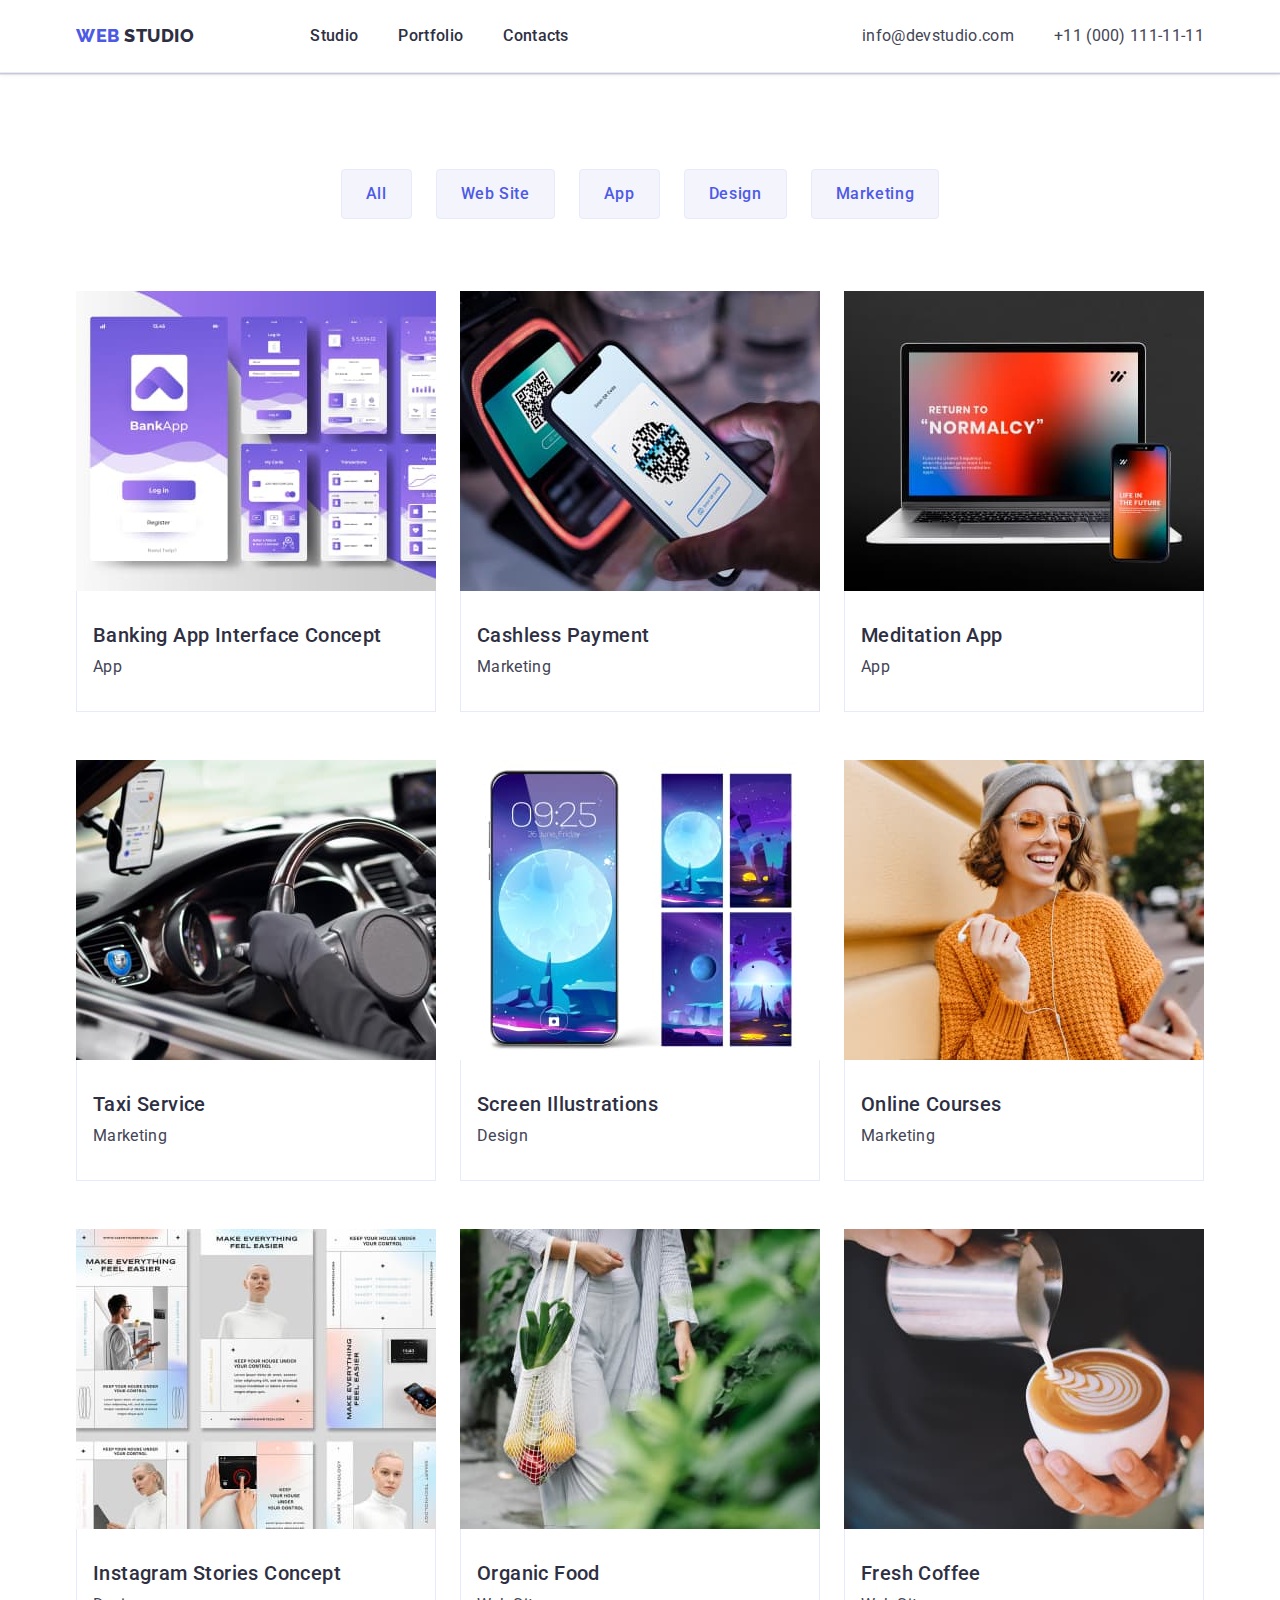
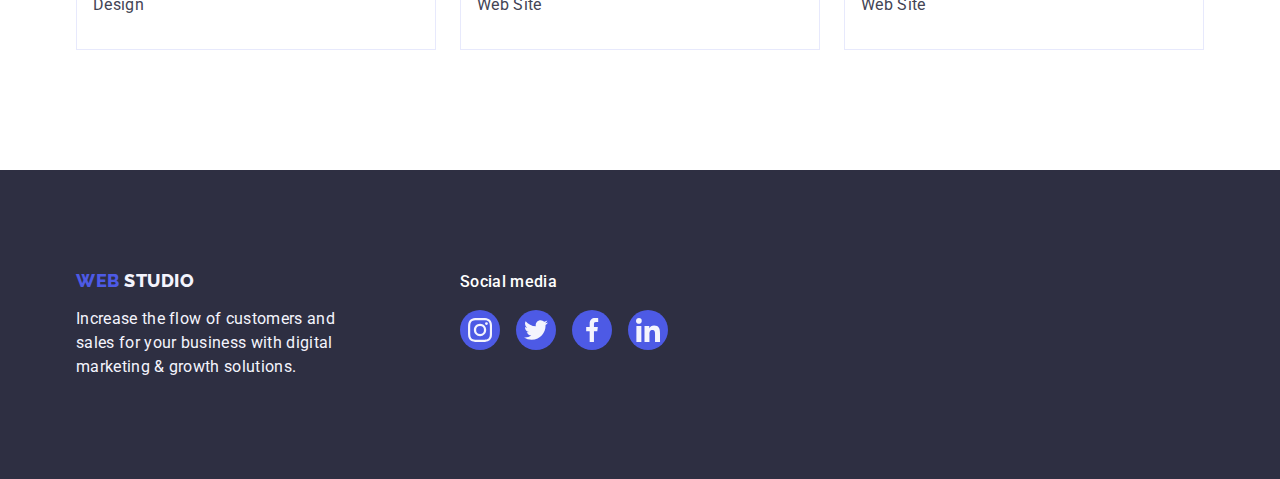
==== portfolio.html @ d9e1edd1 "Initial commit" ====
<!DOCTYPE html>
<html lang="en">
  <head>
    <meta charset="UTF-8" />
    <meta http-equiv="X-UA-Compatible" content="IE=edge" />
    <meta name="viewport" content="width=device-width, initial-scale=1.0" />
    <title>Document</title>

    <link
      rel="stylesheet"
      href="https://cdn.jsdelivr.net/npm/modern-normalize@1.1.0/modern-normalize.min.css"
    />

    <link rel="stylesheet" href="./css/styles.css" />
    <link rel="preconnect" href="https://fonts.googleapis.com" />
    <link rel="preconnect" href="https://fonts.gstatic.com" crossorigin />
    <link
      href="https://fonts.googleapis.com/css2?family=Raleway:wght@800&family=Roboto:wght@400;500;700&display=swap"
      rel="stylesheet"
    />
  </head>

  <body class="body">
    <header class="header-page">
      <div class="header-container container">
        <nav class="header-nav">
          <a class="logo link" href="./index.html"
            >Web <span class="logo-dark">Studio</span></a
          >
          <ul class="header-nav-list list">
            <li><a class="link header-link" href="./index.html">Studio</a></li>
            <li>
              <a class="link header-link" href="./portfolio.html">Portfolio</a>
            </li>
            <li><a class="link header-link" href="">Contacts</a></li>
          </ul>
        </nav>
        <address class="link">
          <ul class="header-nav list">
            <li>
              <a class="link header-contact" href="mailto:info@devstudio.com"
                >info@devstudio.com</a
              >
            </li>
            <li>
              <a class="link header-contact" href="tel:+110001111111"
                >+11 (000) 111-11-11</a
              >
            </li>
          </ul>
        </address>
      </div>
    </header>

    <main>
      <section class="portfolio-section">
        <div class="container container-item">
          <h1 class="visually-hidden" hidden>Portfolio</h1>

          <ul class="list btn-list">
            <li><button class="bth-portfolio" type="button">All</button></li>
            <li>
              <button class="bth-portfolio" type="button">Web Site</button>
            </li>
            <li><button class="bth-portfolio" type="button">App</button></li>
            <li>
              <button class="bth-portfolio" type="button">Design</button>
            </li>
            <li>
              <button class="bth-portfolio" type="button">Marketing</button>
            </li>
          </ul>

          <ul class="list card">
            <li class="card-item">
              <a class="link card-link" href="">
                <img
                  src="./images/hw-02/img-1.jpg"
                  width="360"
                  height="300"
                  alt="Banking App Interface Concept"
                />
                <div class="card-wrapper">
                  <h2 class="uppertitle">Banking App Interface Concept</h2>
                  <p class="text">App</p>
                </div>
              </a>
            </li>
            <li class="card-item">
              <a class="link card-link" href="">
                <img
                  src="./images/hw-02/img-2.jpg"
                  width="360"
                  height="300"
                  alt="Cashless Payment"
                />
                <div class="card-wrapper">
                  <h2 class="uppertitle">Cashless Payment</h2>
                  <p class="text">Marketing</p>
                </div>
              </a>
            </li>
            <li class="card-item">
              <a class="link card-link" href="">
                <img
                  src="./images/hw-02/img-3.jpg"
                  width="360"
                  height="300"
                  alt="Meditation App"
                />
                <div class="card-wrapper">
                  <h2 class="uppertitle">Meditation App</h2>
                  <p class="text">App</p>
                </div>
              </a>
            </li>
            <li class="card-item">
              <a class="link card-link" href="">
                <img
                  src="./images/hw-02/img-4.jpg"
                  width="360"
                  height="300"
                  alt="Taxi Service"
                />
                <div class="card-wrapper">
                  <h2 class="uppertitle">Taxi Service</h2>
                  <p class="text">Marketing</p>
                </div>
              </a>
            </li>
            <li class="card-item">
              <a class="link card-link" href="">
                <img
                  src="./images/hw-02/img-5.jpg"
                  width="360"
                  height="300"
                  alt="Screen Illustrations"
                />
                <div class="card-wrapper">
                  <h2 class="uppertitle">Screen Illustrations</h2>
                  <p class="text">Design</p>
                </div>
              </a>
            </li>
            <li class="card-item">
              <a class="link card-link" href="">
                <img
                  src="./images/hw-02/img-6.jpg"
                  width="360"
                  height="300"
                  alt="Online Courses"
                />
                <div class="card-wrapper">
                  <h2 class="uppertitle">Online Courses</h2>
                  <p class="text">Marketing</p>
                </div>
              </a>
            </li>
            <li class="card-item">
              <a class="link card-link" href="">
                <img
                  src="./images/hw-02/img-7.jpg"
                  width="360"
                  height="300"
                  alt="Instagram Stories Concept"
                />
                <div class="card-wrapper">
                  <h2 class="uppertitle">Instagram Stories Concept</h2>
                  <p class="text">Design</p>
                </div>
              </a>
            </li>
            <li class="card-item">
              <a class="link card-link" href="">
                <img
                  src="./images/hw-02/img-8.jpg"
                  width="360"
                  height="300"
                  alt="Organic Food"
                />
                <div class="card-wrapper">
                  <h2 class="uppertitle">Organic Food</h2>
                  <p class="text">Web Site</p>
                </div>
              </a>
            </li>
            <li class="card-item">
              <a class="link card-link" href="">
                <img
                  src="./images/hw-02/img-9.jpg"
                  width="360"
                  height="300"
                  alt="Fresh Coffee"
                />
                <div class="card-wrapper">
                  <h2 class="uppertitle">Fresh Coffee</h2>
                  <p class="text">Web Site</p>
                </div>
              </a>
            </li>
          </ul>
        </div>
      </section>
    </main>
    <footer class="dark-bg logo-footer">
      <div class="footer-link container">
        <div class="container-logo">
          <a class="logo link logo-text" href="./portfolio.html"
            >Web <span class="logo-light">Studio</span></a
          >
          <p class="footer-text">
            Increase the flow of customers and sales for your business with
            digital marketing & growth solutions.
          </p>
        </div>
        <div class="container-icon">
          <p class="social-media">Social media</p>
          <ul class="list social-footer">
            <li class="social-item">
              <a
                class="social-link link"
                href="https://instagram.com"
                target="_blank"
                rel="noopener noreferrer"
              >
                <svg class="social-icon" width="24" height="24">
                  <use href="./images/icons.svg#icon-instagram"></use>
                </svg>
              </a>
            </li>

            <li class="social-item">
              <a
                class="social-link link"
                href="https://twitter.com"
                target="_blank"
                rel="noopener noreferrer"
              >
                <svg class="social-icon" width="24" height="24">
                  <use href="./images/icons.svg#icon-twitter"></use>
                </svg>
              </a>
            </li>
            <li class="social-item">
              <a
                class="social-link link"
                href="https://facebook.com"
                target="_blank"
                rel="noopener noreferrer"
              >
                <svg class="social-icon" width="24" height="24">
                  <use href="./images/icons.svg#icon-facebook"></use>
                </svg>
              </a>
            </li>
            <li class="social-item">
              <a
                class="social-link link"
                href="https://linkedin.com"
                target="_blank"
                rel="noopener noreferrer"
              >
                <svg class="social-icon" width="24" height="24">
                  <use href="./images/icons.svg#icon-linkedin"></use>
                </svg>
              </a>
            </li>
          </ul>
        </div>
      </div>
    </footer>
  </body>
</html>
---- css/styles.css ----
:root {
  --primary-font: Roboto, sans-serif;
  --secondary-font: Raleway, sans-serif;
  --main-txt-cl: #434455;
  --light-txt-cl: #ffffff;
  --accent-txt-cl: #4d5ae5;
  --okean-active-btn: #404bbf;
  --logo-dark-txt-container: #2e2f42;
  --logo-btn-txt: #f4f4fd;
  --light-bg-container: #f4f4fd;
  --icon: #8e8f99;
}

.body {
  font-family: var(--primary-font);
  font-size: 16px;
  line-height: 1.5;
  letter-spacing: 0.02em;
  color: var(--main-txt-cl);
  background-color: var(--light-txt-cl);
}



h1,
h2,
h3,
h4,
h5,
h6,
p {
  margin: 0;
}

ul,
ol {
  margin: 0;
}
img {
  display: block;
  max-width: 100%;
  height: auto;
}
.container {
  width: 1158px;
  margin-left: auto;
  margin-right: auto;
  padding-left: 15px;
  padding-right: 15px;
}
.container-item {
  border-top: none;
}

.list {
  border-top: none;
  list-style: none;
  font-style: normal;
  padding: 0;
  margin: 0;
}
.link {
  display: inline-block;
  text-decoration: none;
  font-style: normal;
}
button {
  font-style: inherit;
  color: currentColor;
  cursor: pointer;
}
.btn {
  display: block;
  margin-left: auto;
  margin-right: auto;
  margin-top: 48px;
  min-width: 169px;
  font-family: var(--primary-font);
  font-weight: 500;
  font-size: 16px;
  line-height: 1.5;
  display: block;
  align-items: center;
  letter-spacing: 0.04em;
  color: var(--light-txt-cl);
  background-color: var(--accent-txt-cl);
  box-shadow: 0px 4px 4px rgba(0, 0, 0, 0.15);
  cursor: pointer;
  height: 56px;
  border: none;
  border-radius: 4px;
}
.btn:hover,
.btn:focus {
  background-color: var(--okean-active-btn);
}
.bth-portfolio {
  padding: 12px 24px;

  font-family: var(--primary-font);
  font-weight: 500;
  font-size: 16px;
  line-height: 1.5;
  letter-spacing: 0.04em;
  color: var(--accent-txt-cl);
  background-color: var(--logo-btn-txt);
  cursor: pointer;
  border: 1px solid #e7e9fc;
  border-radius: 4px;
}
.bth-portfolio:focus,
.bth-portfolio:hover {
  background-color: #404bbf;
  color: #ffffff;
  border: 1px solid transparent;
  box-shadow: 0px 3px 1px rgba(0, 0, 0, 0.1), 0px 2px 1px rgba(0, 0, 0, 0.08),
    0px 2px 2px rgba(0, 0, 0, 0.12);
  border-radius: 4px;
}

.bth-portfolio:hover,
.btn-portfolio:focus {
  background-color: #404bbf;
  color: #ffffff;
  border: 1px solid transparent;
}

.title {
  margin-bottom: 48px;
  margin-left: auto;
  margin-right: auto;
  max-width: 496px;
  display: block;
  font-family: var(--primary-font);
  font-weight: 700;
  font-size: 56px;
  line-height: 1.07;
  text-align: center;
  letter-spacing: 0.02em;
  color: var(--light-txt-cl);
}

.dark-bg {
  background: var(--logo-dark-txt-container);
}
.hero-images {
  max-width: 1440px;
  margin-left: auto;
  margin-right: auto;
  background: var(--logo-dark-txt-container);
  background-image: linear-gradient(
      rgba(46, 47, 66, 0.7),
      rgba(46, 47, 66, 0.7)
    ),
    url(../images/hero-images/people-office.jpg);
  background-repeat: no-repeat;
  background-position: center;
  background-size: cover;
}

.footer-text {
  width: 264px;
  font-family: var(--primary-font);
  font-weight: 400;
  font-size: 16px;
  line-height: 1.5;
  letter-spacing: 0.02em;
  color: var(--logo-btn-txt);
}
.social-media {
  font-family: "Roboto";
  font-style: normal;
  font-weight: 500;
  font-size: 16px;
  line-height: 1.5;
  letter-spacing: 0.02em;
  color: var(--light-txt-cl);
}
.social-footer {
  display: flex;
  gap: 16px;
}
.social-media {
  margin-bottom: 16px;
}
.social-item {
  width: 40px;
  height: 40px;
}

.footer-link {
  display: flex;
  gap: 120px;
  align-items: baseline;
}
.container-logo {
  width: 264px;
}
.container-icon {
  width: 208px;
}
.logo {
  margin-right: 76px;
  font-family: var(--secondary-font);
  font-weight: 800;
  font-size: 18px;
  line-height: 1.17;
  letter-spacing: 0.03em;
  text-transform: uppercase;
  color: var(--accent-txt-cl);
  text-decoration: none;
}
.logo-dark {
  color: var(--logo-dark-txt-container);
}
.logo-light {
  color: var(--logo-btn-txt);
}
.logo-text {
  margin-bottom: 16px;
}
.logo-footer {
  padding-top: 100px;
  padding-bottom: 100px;
}
.header-link {
  padding-top: 24px;
  padding-bottom: 24px;
  font-family: var(--primary-font);
  font-weight: 500;
  font-size: 16px;
  line-height: 1.5;
  letter-spacing: 0.02em;
  color: var(--logo-dark-txt-container);
}
.header-contact {
  font-family: var(--primary-font);
  font-weight: 400;
  font-size: 16px;
  line-height: 1.5;
  letter-spacing: 0.02em;
  color: var(--main-txt-cl);
  font-style: normal;
}

.header-link:hover,
.header-link:focus,
.header-contact:hover,
.header-contact:focus {
  color: var(--okean-active-btn);
}

.header-container {
  display: flex;
  align-items: center;
  border-top: none;
}
.header-page {
  border-bottom: 1px solid #e7e9fc;
  box-shadow: 0px 2px 1px rgba(46, 47, 66, 0.08),
    0px 1px 1px rgba(46, 47, 66, 0.16), 0px 1px 6px rgba(46, 47, 66, 0.08);
}
.header-nav-list {
  display: flex;
  align-items: center;
  gap: 40px;
}
.header-nav {
  align-items: center;
  margin-right: auto;
  display: flex;
  gap: 40px;
}

.section-studio {
  padding-top: 120px;
  padding-bottom: 120px;
}
.section-pic {
  padding-bottom: 120px;
}

.title-container {
  padding-top: 188px;
  padding-bottom: 188px;
}
.section-icon {
  background: #f4f4fd;
  border-radius: 4px;
  width: 264px;
  height: 112px;
}
.about-icon {
  display: flex;
  justify-content: center;
  align-items: center;
  margin-bottom: 8px;
}

.uppertitle {
  margin-bottom: 8px;
  font-family: var(--primary-font);
  font-weight: 500;
  font-size: 20px;
  line-height: 1.2;
  letter-spacing: 0.02em;
  color: var(--logo-dark-txt-container);
}
.caption {
  margin-bottom: 72px;
  font-family: var(--primary-font);
  font-weight: 700;
  font-size: 36px;
  line-height: 1.1;
  text-align: center;
  letter-spacing: 0.02em;
  text-transform: capitalize;
  color: var(--logo-dark-txt-container);
}
.visually-hidden {
  position: absolute;
  width: 1px;
  height: 1px;
  margin: -1px;
  border: 0;
  padding: 0;
  white-space: nowrap;
  clip-path: inset(100%);
  clip: rect(0 0 0 0);
  overflow: hidden;
}
.light-bg {
  background: var(--light-bg-container);
}
.text {
  font-family: var(--primary-font);
  font-style: normal;
  font-weight: 400;
  font-size: 16px;
  line-height: 1.5;
  letter-spacing: 0.02em;
  color: var(--main-txt-cl);
}
.picture {
  background-color: var(--light-txt-cl);
  box-shadow: 0px 1px 6px rgba(46, 47, 66, 0.08),
    0px 1px 1px rgba(46, 47, 66, 0.16), 0px 2px 1px rgba(46, 47, 66, 0.08);
}

.container-list {
  display: flex;
  flex-wrap: wrap;
  gap: 24px;
}
.subtitle {
  width: 264px;
}
.images-list {
  display: flex;
  flex-wrap: wrap;
  gap: 24px;
}
.pic {
  width: 360px;
}
.team-list {
  display: flex;
  flex-wrap: wrap;
  gap: 24px;
}
.team-item {
  width: calc((100% - (24px * 3)) / 4);
}
.team-wrapper {
  padding: 32px 0;
}
.team-card {
  border-top-left-radius: 0px;
  border-top-right-radius: 0px;
  border-bottom-right-radius: 4px;
  border-bottom-left-radius: 4px;
}
.team-uppertitle {
  text-align: center;
}
.team-text {
  text-align: center;
  margin-bottom: 8px;
}
.social {
  display: flex;
  flex-wrap: wrap;
  justify-content: center;
  gap: 24px;
}
.social-link {
  display: flex;
  justify-content: center;
  align-items: center;
  width: 40px;
  height: 40px;
  border-radius: 50%;
  background-color: #4d5ae5;
}
.social-link:hover,
.social-link:focus {
  background-color: var(--okean-active-btn);
}
.social-link-footer {
  display: flex;
  justify-content: center;
  align-items: center;
  width: 40px;
  height: 40px;
  border-radius: 50%;
  background-color: #4d5ae5;
}
.social-link-footer:hover,
.social-link-footer:focus {
  background-color: #31d0aa;
}

.social-icon {
  fill: #f4f4fd;
}

.btn-list {
  margin-bottom: 72px;
  display: flex;
  flex-wrap: wrap;
  justify-content: center;
  gap: 24px;
  border-top: none;
}
.portfolio-section {
  padding-top: 96px;
  padding-bottom: 120px;
}

.card {
  display: flex;
  flex-wrap: wrap;
  gap: 24px;
  row-gap: 48px;
}
.card-wrapper {
  padding: 32px 16px;
  border: 1px solid #e7e9fc;
  border-top: none;
}
.card-link {
  display: block;
}

.card-link:hover,
.card-link:focus {
  box-shadow: 0px 1px 6px rgba(46, 47, 66, 0.08),
    0px 1px 1px rgba(46, 47, 66, 0.16), 0px 2px 1px rgba(46, 47, 66, 0.08);
}

.socials-icon {
  background: #f4f4fd;
}

.customers {
  display: flex;
  justify-content: center;
  gap: 24px;
}
.customers-icon {
  fill: currentColor;
}
.icon-list {
  width: calc((100% - (24px * 5)) / 6);
}
.icon-item {
  fill: currentColor;
  display: flex;
  justify-content: center;
  align-items: center;
  border: 1px solid var(--icon);
  border-radius: 4px;
  color: var(--icon);
  width: 168px;
  height: 88px;
}
.icon-item:hover,
.icon-item:focus {
  border-color: #404bbf;
  fill: #404bbf;
}
.customers-container {
  padding-top: 120px;
  padding-bottom: 120px;
}
.customers-icon:hover,
.customers-icon:focus {
  fill: #404bbf;
  color: var(--icon);
}
.icon-item:hover,
.icon-item:focus {
  border-color: #404bbf;
  color: #404bbf;
}
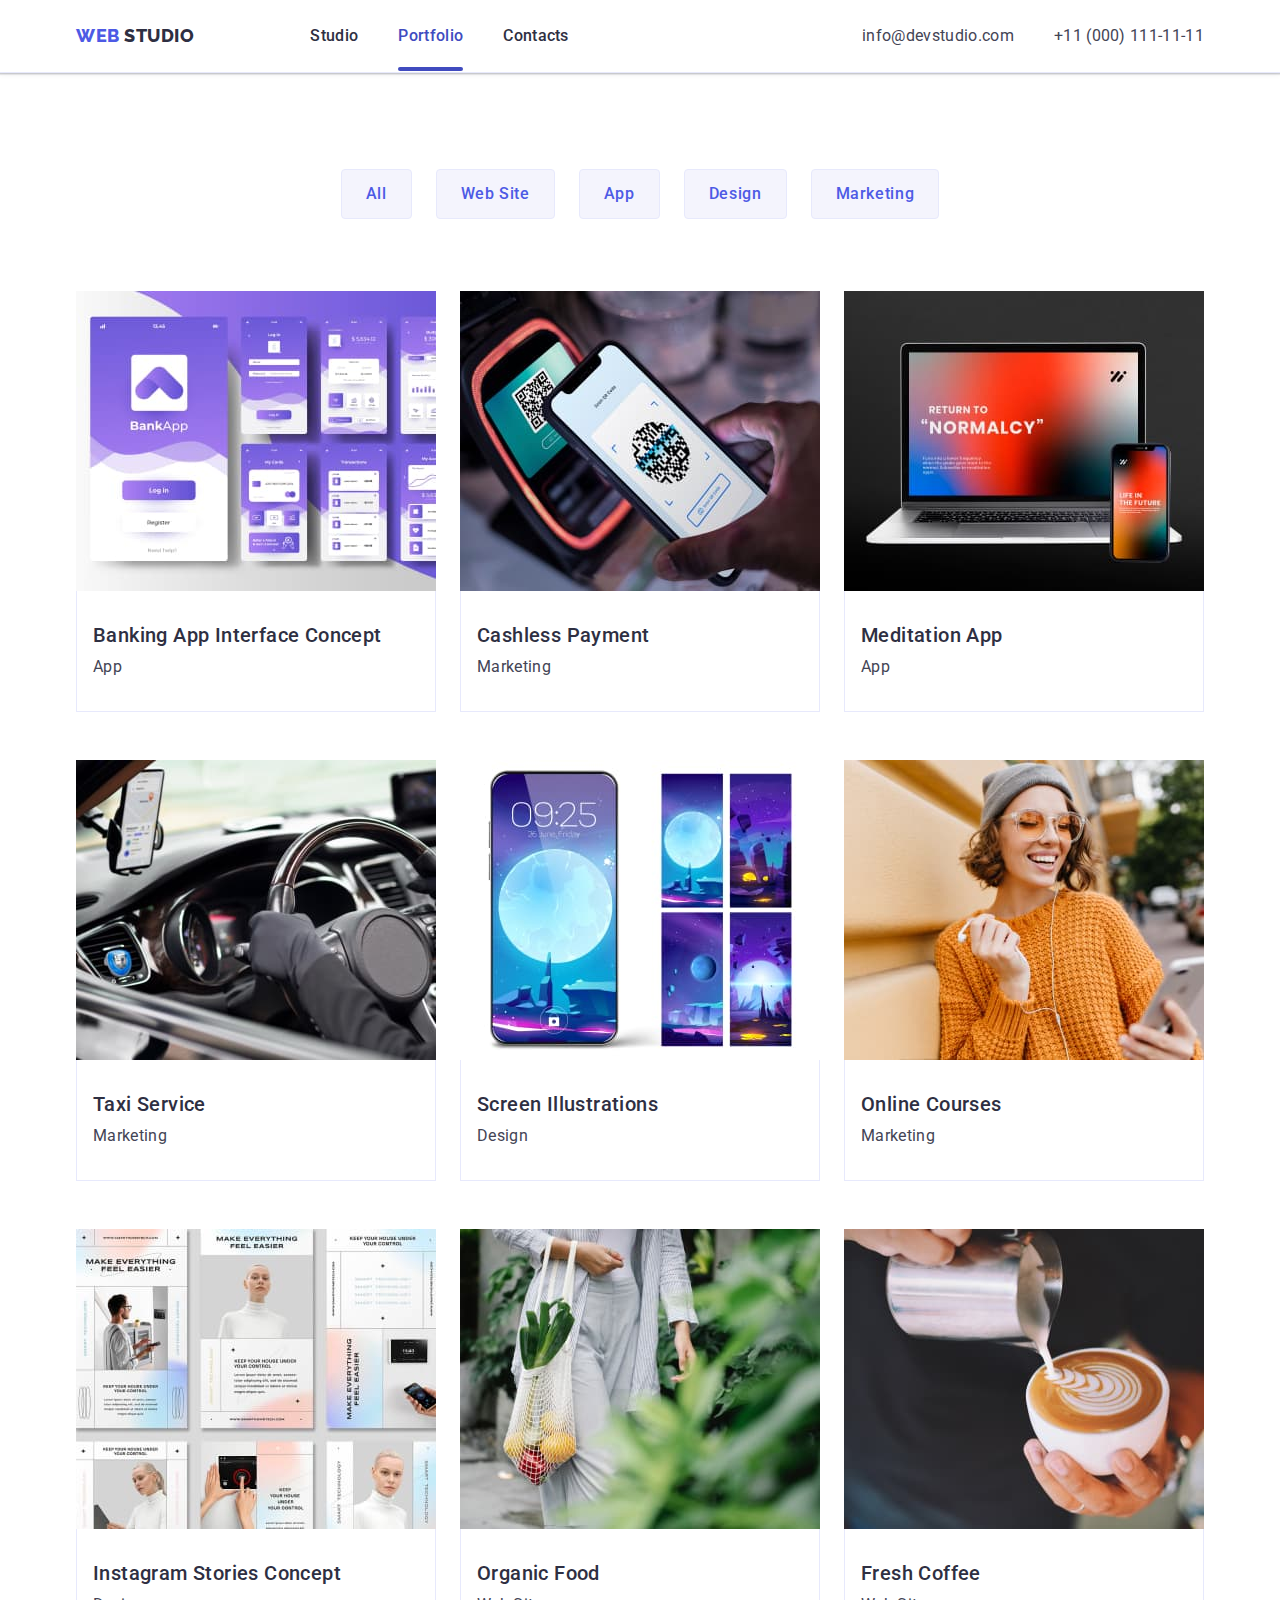
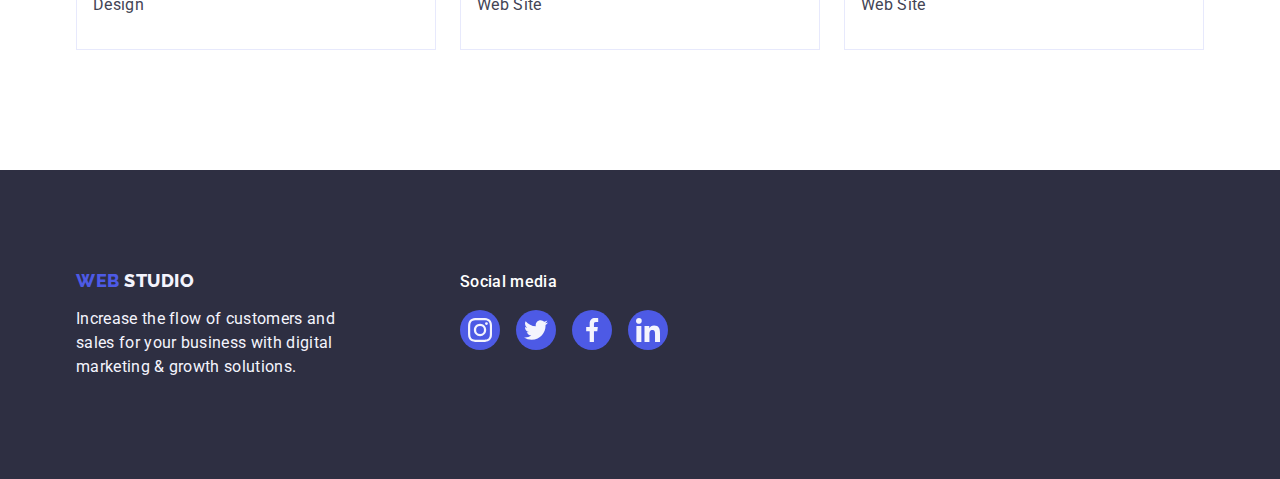
==== commit 19c7b210: "change" ====
--- a/portfolio.html
+++ b/portfolio.html
@@ -30,7 +30,7 @@
           <ul class="header-nav-list list">
             <li><a class="link header-link" href="./index.html">Studio</a></li>
             <li>
-              <a class="link header-link" href="./portfolio.html">Portfolio</a>
+              <a class="link header-link header-nav-link current" href="./portfolio.html">Portfolio</a>
             </li>
             <li><a class="link header-link" href="">Contacts</a></li>
           </ul>
--- a/css/styles.css
+++ b/css/styles.css
@@ -233,6 +233,29 @@
   letter-spacing: 0.02em;
   color: var(--logo-dark-txt-container);
 }
+.header-nav-link.current {
+  position: relative;
+}
+.header-nav-link::after {
+  content: '';
+  
+  position: absolute;
+  bottom: 1px;
+  left:0;
+
+  display: block;
+  width: 100%;
+  height: 4px;
+  border-radius: 4px;
+}
+.header-nav-link.current {
+  color: var(--okean-active-btn);
+}
+
+.header-nav-link.current::after {
+  background-color: var(--okean-active-btn);
+}
+
 .header-contact {
   font-family: var(--primary-font);
   font-weight: 400;
@@ -503,3 +526,57 @@
   border-color: #404bbf;
   color: #404bbf;
 }
+.backdrop {
+  position: fixed;
+  top: 0;
+  left: 0;
+ 
+
+  width: 100%;
+  height: 100%;
+
+  background-color:  rgba(46, 47, 66, 0.4);
+  
+}
+.is-hidden {
+  opacity: 0;
+  visibility: hidden;
+  pointer-events: none;
+
+}
+.modal {
+  position: absolute;
+  top: 50%;
+  left: 50%;
+
+  transform: translate(-50%, -50%);
+  opacity: 1;
+
+  width: 408px;
+  height: 576px;
+  padding: 24px;
+
+  background: #FCFCFC;
+  box-shadow: 0px 1px 1px rgba(0, 0, 0, 0.14), 0px 1px 3px rgba(0, 0, 0, 0.12), 0px 2px 1px rgba(0, 0, 0, 0.2);
+  border-radius: 4px;
+
+}
+.modal-btn {
+  position: absolute;
+  margin-left: auto;
+  top: 24px;
+  right: 24px;
+
+  display: flex;
+  align-items: center;
+  justify-content: center;
+  width: 24px;
+  height: 24px;
+  
+  background-color: #E7E9FC;
+border: 1px solid rgba(0, 0, 0, 0.1);
+  border-radius: 50%;
+  border: none;
+
+  cursor: pointer;
+}
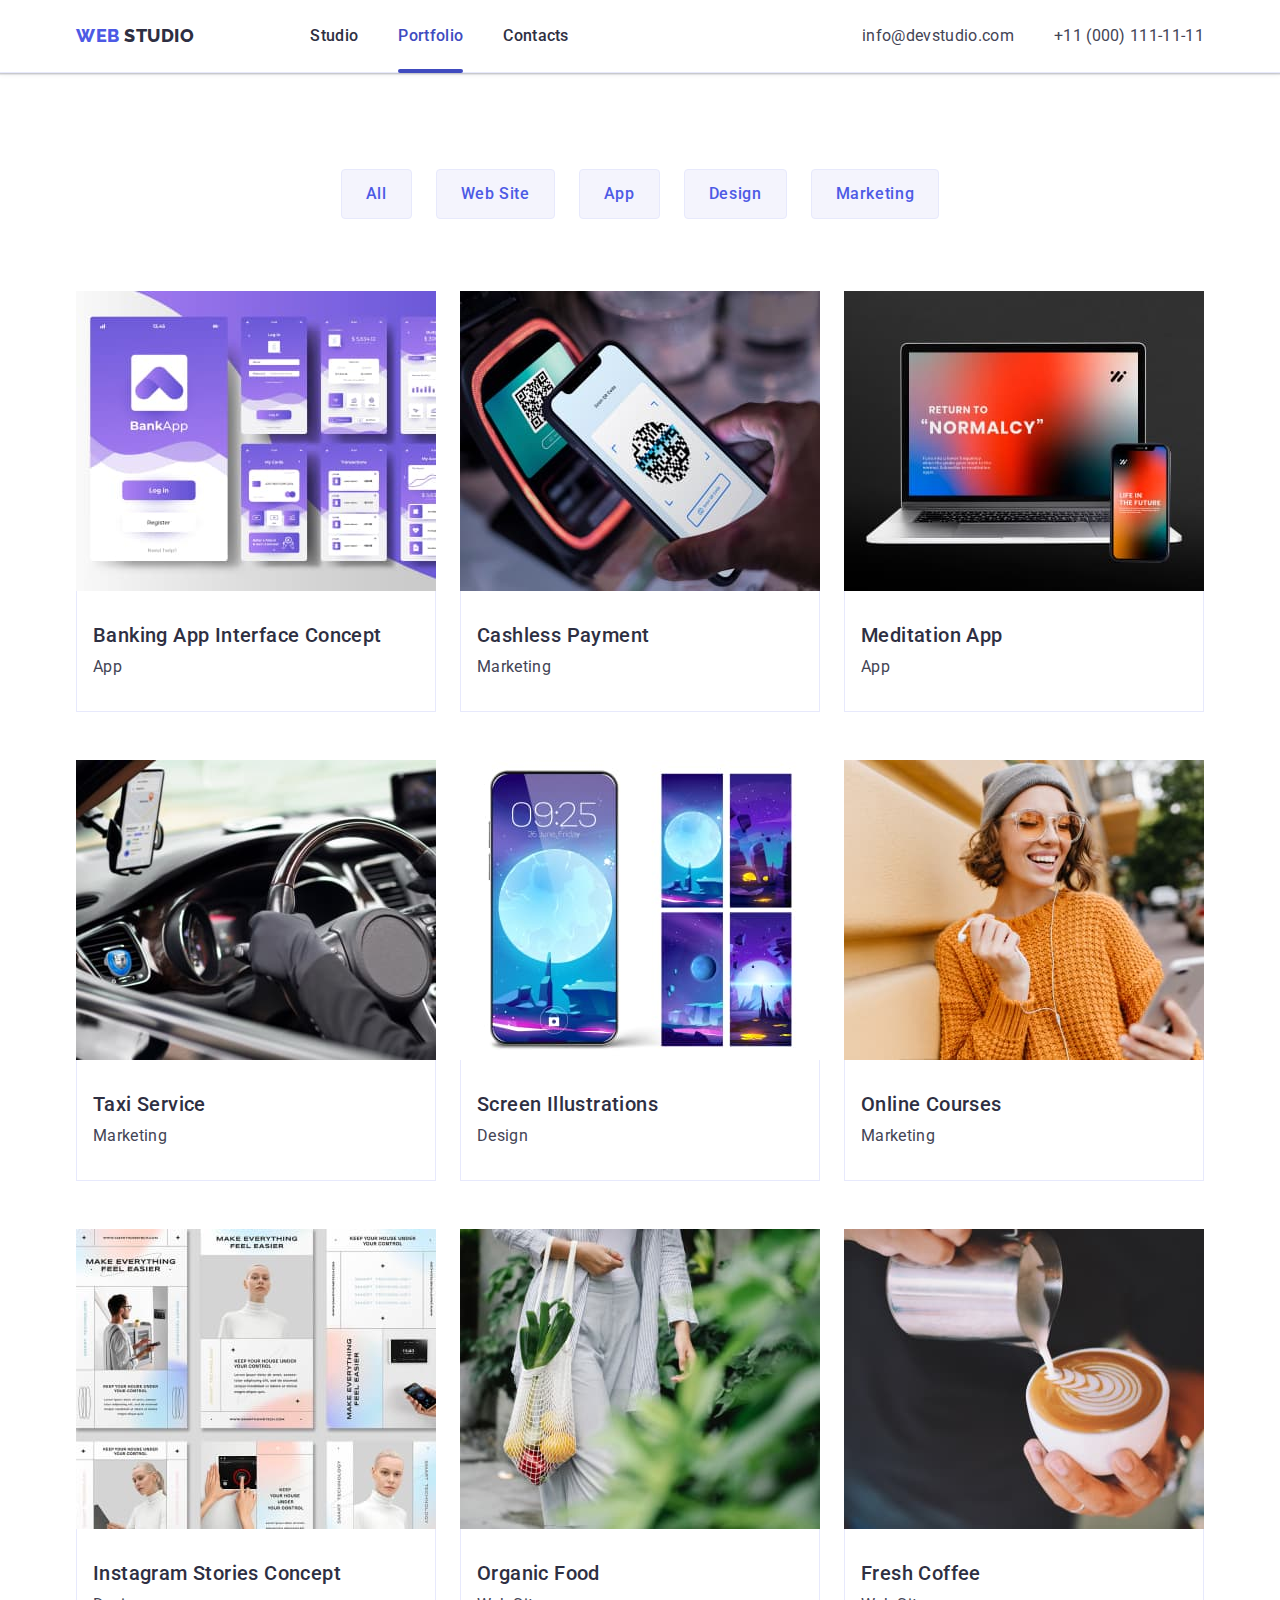
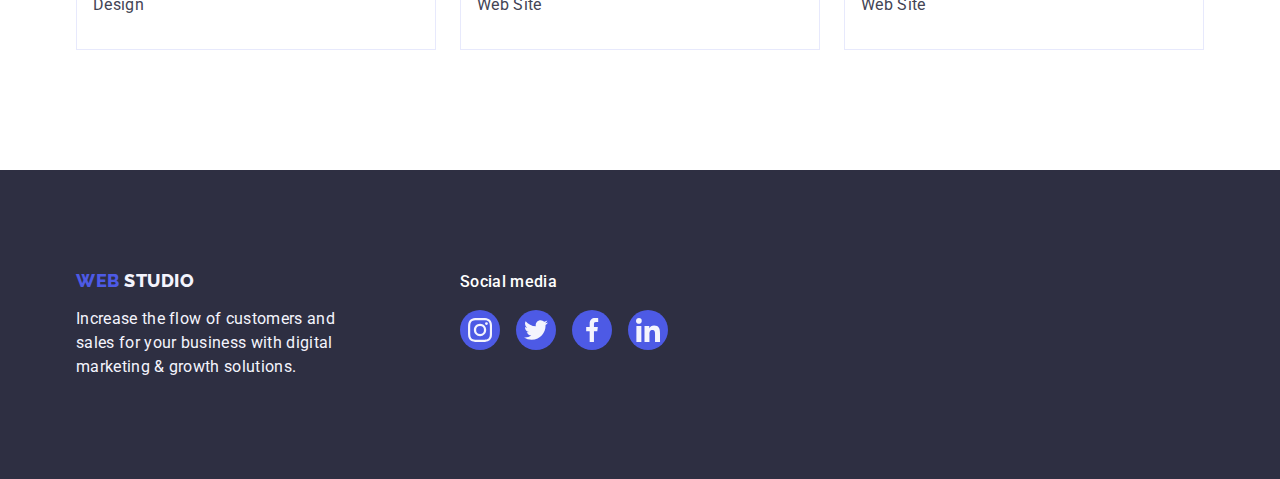
==== commit 5df44dbf: "change" ====
--- a/portfolio.html
+++ b/portfolio.html
@@ -28,11 +28,17 @@
             >Web <span class="logo-dark">Studio</span></a
           >
           <ul class="header-nav-list list">
-            <li><a class="link header-link" href="./index.html">Studio</a></li>
-            <li>
-              <a class="link header-link header-nav-link current" href="./portfolio.html">Portfolio</a>
-            </li>
-            <li><a class="link header-link" href="">Contacts</a></li>
+            <li>
+              <a class="link header-link" href="./index.html">Studio</a></li>
+            <li>
+              <a
+                class="link header-link header-nav-link current"
+                href="./portfolio.html"
+                >Portfolio</a
+              >
+            </li>
+            <li>
+              <a class="link header-link" href="">Contacts</a></li>
           </ul>
         </nav>
         <address class="link">
@@ -73,13 +79,22 @@
 
           <ul class="list card">
             <li class="card-item">
-              <a class="link card-link" href="">
-                <img
-                  src="./images/hw-02/img-1.jpg"
-                  width="360"
-                  height="300"
-                  alt="Banking App Interface Concept"
-                />
+              <a class="link card-link card-overlay" href="">
+                <div class="card-box">
+                  <img
+                    src="./images/hw-02/img-1.jpg"
+                    width="360"
+                    height="300"
+                    alt="Banking App Interface Concept"
+                  />
+                  <div class="overlay">
+                    <p class="card-text">
+                      14 Stylish and User-Friendly App Design Concepts · Task
+                      Manager App · Calorie Tracker App · Exotic Fruit Ecommerce
+                      App · Cloud Storage App
+                    </p>
+                  </div>
+                </div>
                 <div class="card-wrapper">
                   <h2 class="uppertitle">Banking App Interface Concept</h2>
                   <p class="text">App</p>
@@ -87,13 +102,22 @@
               </a>
             </li>
             <li class="card-item">
-              <a class="link card-link" href="">
-                <img
-                  src="./images/hw-02/img-2.jpg"
-                  width="360"
-                  height="300"
-                  alt="Cashless Payment"
-                />
+              <a class="link card-link card-overlay" href="">
+                <div class="card-box">
+                  <img
+                    src="./images/hw-02/img-2.jpg"
+                    width="360"
+                    height="300"
+                    alt="Cashless Payment"
+                  />
+                  <div class="overlay">
+                    <p class="card-text">
+                      14 Stylish and User-Friendly App Design Concepts · Task
+                      Manager App · Calorie Tracker App · Exotic Fruit Ecommerce
+                      App · Cloud Storage App
+                    </p>
+                  </div>
+                </div>
                 <div class="card-wrapper">
                   <h2 class="uppertitle">Cashless Payment</h2>
                   <p class="text">Marketing</p>
@@ -101,13 +125,22 @@
               </a>
             </li>
             <li class="card-item">
-              <a class="link card-link" href="">
-                <img
-                  src="./images/hw-02/img-3.jpg"
-                  width="360"
-                  height="300"
-                  alt="Meditation App"
-                />
+              <a class="link card-link card-overlay" href="">
+                <div class="card-box">
+                  <img
+                    src="./images/hw-02/img-3.jpg"
+                    width="360"
+                    height="300"
+                    alt="Meditation App"
+                  />
+                  <div class="overlay">
+                    <p class="card-text">
+                      14 Stylish and User-Friendly App Design Concepts · Task
+                      Manager App · Calorie Tracker App · Exotic Fruit Ecommerce
+                      App · Cloud Storage App
+                    </p>
+                  </div>
+                </div>
                 <div class="card-wrapper">
                   <h2 class="uppertitle">Meditation App</h2>
                   <p class="text">App</p>
@@ -115,13 +148,22 @@
               </a>
             </li>
             <li class="card-item">
-              <a class="link card-link" href="">
-                <img
-                  src="./images/hw-02/img-4.jpg"
-                  width="360"
-                  height="300"
-                  alt="Taxi Service"
-                />
+              <a class="link card-link card-overlay" href="">
+                <div class="card-box">
+                  <img
+                    src="./images/hw-02/img-4.jpg"
+                    width="360"
+                    height="300"
+                    alt="Taxi Service"
+                  />
+                  <div class="overlay">
+                    <p class="card-text">
+                      14 Stylish and User-Friendly App Design Concepts · Task
+                      Manager App · Calorie Tracker App · Exotic Fruit Ecommerce
+                      App · Cloud Storage App
+                    </p>
+                  </div>
+                </div>
                 <div class="card-wrapper">
                   <h2 class="uppertitle">Taxi Service</h2>
                   <p class="text">Marketing</p>
@@ -129,13 +171,22 @@
               </a>
             </li>
             <li class="card-item">
-              <a class="link card-link" href="">
-                <img
-                  src="./images/hw-02/img-5.jpg"
-                  width="360"
-                  height="300"
-                  alt="Screen Illustrations"
-                />
+              <a class="link card-link card-overlay" href="">
+                <div class="card-box">
+                  <img
+                    src="./images/hw-02/img-5.jpg"
+                    width="360"
+                    height="300"
+                    alt="Screen Illustrations"
+                  />
+                  <div class="overlay">
+                    <p class="card-text">
+                      14 Stylish and User-Friendly App Design Concepts · Task
+                      Manager App · Calorie Tracker App · Exotic Fruit Ecommerce
+                      App · Cloud Storage App
+                    </p>
+                  </div>
+                </div>
                 <div class="card-wrapper">
                   <h2 class="uppertitle">Screen Illustrations</h2>
                   <p class="text">Design</p>
@@ -143,13 +194,22 @@
               </a>
             </li>
             <li class="card-item">
-              <a class="link card-link" href="">
-                <img
-                  src="./images/hw-02/img-6.jpg"
-                  width="360"
-                  height="300"
-                  alt="Online Courses"
-                />
+              <a class="link card-link card-overlay" href="">
+                <div class="card-box">
+                  <img
+                    src="./images/hw-02/img-6.jpg"
+                    width="360"
+                    height="300"
+                    alt="Online Courses"
+                  />
+                  <div class="overlay">
+                    <p class="card-text">
+                      14 Stylish and User-Friendly App Design Concepts · Task
+                      Manager App · Calorie Tracker App · Exotic Fruit Ecommerce
+                      App · Cloud Storage App
+                    </p>
+                  </div>
+                </div>
                 <div class="card-wrapper">
                   <h2 class="uppertitle">Online Courses</h2>
                   <p class="text">Marketing</p>
@@ -157,13 +217,22 @@
               </a>
             </li>
             <li class="card-item">
-              <a class="link card-link" href="">
-                <img
-                  src="./images/hw-02/img-7.jpg"
-                  width="360"
-                  height="300"
-                  alt="Instagram Stories Concept"
-                />
+              <a class="link card-link card-overlay" href="">
+                <div class="card-box">
+                  <img
+                    src="./images/hw-02/img-7.jpg"
+                    width="360"
+                    height="300"
+                    alt="Instagram Stories Concept"
+                  />
+                  <div class="overlay">
+                    <p class="card-text">
+                      14 Stylish and User-Friendly App Design Concepts · Task
+                      Manager App · Calorie Tracker App · Exotic Fruit Ecommerce
+                      App · Cloud Storage App
+                    </p>
+                  </div>
+                </div>
                 <div class="card-wrapper">
                   <h2 class="uppertitle">Instagram Stories Concept</h2>
                   <p class="text">Design</p>
@@ -171,13 +240,22 @@
               </a>
             </li>
             <li class="card-item">
-              <a class="link card-link" href="">
-                <img
-                  src="./images/hw-02/img-8.jpg"
-                  width="360"
-                  height="300"
-                  alt="Organic Food"
-                />
+              <a class="link card-link card-overlay" href="">
+                <div class="card-box">
+                  <img
+                    src="./images/hw-02/img-8.jpg"
+                    width="360"
+                    height="300"
+                    alt="Organic Food"
+                  />
+                  <div class="overlay">
+                    <p class="card-text">
+                      14 Stylish and User-Friendly App Design Concepts · Task
+                      Manager App · Calorie Tracker App · Exotic Fruit Ecommerce
+                      App · Cloud Storage App
+                    </p>
+                  </div>
+                </div>
                 <div class="card-wrapper">
                   <h2 class="uppertitle">Organic Food</h2>
                   <p class="text">Web Site</p>
@@ -185,13 +263,22 @@
               </a>
             </li>
             <li class="card-item">
-              <a class="link card-link" href="">
-                <img
-                  src="./images/hw-02/img-9.jpg"
-                  width="360"
-                  height="300"
-                  alt="Fresh Coffee"
-                />
+              <a class="link card-link card-overlay" href="">
+                <div class="card-box">
+                  <img
+                    src="./images/hw-02/img-9.jpg"
+                    width="360"
+                    height="300"
+                    alt="Fresh Coffee"
+                  />
+                  <div class="overlay">
+                    <p class="card-text">
+                      14 Stylish and User-Friendly App Design Concepts · Task
+                      Manager App · Calorie Tracker App · Exotic Fruit Ecommerce
+                      App · Cloud Storage App
+                    </p>
+                  </div>
+                </div>
                 <div class="card-wrapper">
                   <h2 class="uppertitle">Fresh Coffee</h2>
                   <p class="text">Web Site</p>
@@ -218,7 +305,7 @@
           <ul class="list social-footer">
             <li class="social-item">
               <a
-                class="social-link link"
+                class="social-link-footer link"
                 href="https://instagram.com"
                 target="_blank"
                 rel="noopener noreferrer"
@@ -231,7 +318,7 @@
 
             <li class="social-item">
               <a
-                class="social-link link"
+                class="social-link-footer link"
                 href="https://twitter.com"
                 target="_blank"
                 rel="noopener noreferrer"
@@ -243,7 +330,7 @@
             </li>
             <li class="social-item">
               <a
-                class="social-link link"
+                class="social-link-footer link"
                 href="https://facebook.com"
                 target="_blank"
                 rel="noopener noreferrer"
@@ -255,7 +342,7 @@
             </li>
             <li class="social-item">
               <a
-                class="social-link link"
+                class="social-link-footer link"
                 href="https://linkedin.com"
                 target="_blank"
                 rel="noopener noreferrer"
--- a/css/styles.css
+++ b/css/styles.css
@@ -9,6 +9,10 @@
   --logo-btn-txt: #f4f4fd;
   --light-bg-container: #f4f4fd;
   --icon: #8e8f99;
+  --modal-window: #fcfcfc;
+  --green-btn: #31d0aa;
+  --cubic: cubic-bezier(0.4, 0, 0.2, 1);
+  --anim-slow: 250ms;
 }
 
 .body {
@@ -19,8 +23,6 @@
   color: var(--main-txt-cl);
   background-color: var(--light-txt-cl);
 }
-
-
 
 h1,
 h2,
@@ -89,6 +91,7 @@
   height: 56px;
   border: none;
   border-radius: 4px;
+  transition-property: transform 250ms var(--cubic);
 }
 .btn:hover,
 .btn:focus {
@@ -107,11 +110,12 @@
   cursor: pointer;
   border: 1px solid #e7e9fc;
   border-radius: 4px;
+  transition-property: transform 250ms var(--cubic);
 }
 .bth-portfolio:focus,
 .bth-portfolio:hover {
-  background-color: #404bbf;
-  color: #ffffff;
+  background-color: var(--okean-active-btn);
+  color: var(--light-txt-cl);
   border: 1px solid transparent;
   box-shadow: 0px 3px 1px rgba(0, 0, 0, 0.1), 0px 2px 1px rgba(0, 0, 0, 0.08),
     0px 2px 2px rgba(0, 0, 0, 0.12);
@@ -120,8 +124,8 @@
 
 .bth-portfolio:hover,
 .btn-portfolio:focus {
-  background-color: #404bbf;
-  color: #ffffff;
+  background-color: var(--okean-active-btn);
+  color: var(--light-txt-cl);
   border: 1px solid transparent;
 }
 
@@ -232,16 +236,17 @@
   line-height: 1.5;
   letter-spacing: 0.02em;
   color: var(--logo-dark-txt-container);
+  transition-property: transform 250ms var(--cubic);
 }
 .header-nav-link.current {
   position: relative;
 }
 .header-nav-link::after {
-  content: '';
-  
+  content: "";
+
   position: absolute;
-  bottom: 1px;
-  left:0;
+  bottom: -1px;
+  left: 0;
 
   display: block;
   width: 100%;
@@ -264,6 +269,7 @@
   letter-spacing: 0.02em;
   color: var(--main-txt-cl);
   font-style: normal;
+  transition-property: transform 250ms var(--cubic);
 }
 
 .header-link:hover,
@@ -308,7 +314,7 @@
   padding-bottom: 188px;
 }
 .section-icon {
-  background: #f4f4fd;
+  background: var(--logo-btn-txt);
   border-radius: 4px;
   width: 264px;
   height: 112px;
@@ -423,7 +429,8 @@
   width: 40px;
   height: 40px;
   border-radius: 50%;
-  background-color: #4d5ae5;
+  background-color: var(--accent-txt-cl);
+  transition-property: transform 250ms var(--cubic);
 }
 .social-link:hover,
 .social-link:focus {
@@ -436,15 +443,16 @@
   width: 40px;
   height: 40px;
   border-radius: 50%;
-  background-color: #4d5ae5;
+  background-color: var(--accent-txt-cl);
+  transition-property: transform 250ms var(--cubic);
 }
 .social-link-footer:hover,
 .social-link-footer:focus {
-  background-color: #31d0aa;
+  background-color: var(--green-btn);
 }
 
 .social-icon {
-  fill: #f4f4fd;
+  fill: var(--logo-btn-txt);
 }
 
 .btn-list {
@@ -480,9 +488,43 @@
   box-shadow: 0px 1px 6px rgba(46, 47, 66, 0.08),
     0px 1px 1px rgba(46, 47, 66, 0.16), 0px 2px 1px rgba(46, 47, 66, 0.08);
 }
+.card-box {
+  position: relative;
+  overflow: hidden;
+}
+
+.overlay {
+  position: absolute;
+  top: 0;
+  left: 0;
+  transform: translateY(100%);
+  width: 100%;
+  height: 100%;
+  padding-left: 32px;
+  padding-right: 32px;
+  padding-top: 40px;
+  background-color: var(--accent-txt-cl);
+
+  transition-property: transform 250ms var(--cubic);
+}
+.card-link:hover .overlay,
+.card-link:focus .overlay {
+  transform: translateY(0);
+}
+
+.card-text {
+  position: absolute;
+  font-family: "Roboto";
+  font-style: normal;
+  font-weight: 400;
+  font-size: 16px;
+  line-height: 1.5;
+  letter-spacing: 0.02em;
+  color: var(--logo-btn-txt);
+}
 
 .socials-icon {
-  background: #f4f4fd;
+  background: var(--light-bg-container);
 }
 
 .customers {
@@ -506,11 +548,12 @@
   color: var(--icon);
   width: 168px;
   height: 88px;
+  transition-property: transform 250ms var(--cubic);
 }
 .icon-item:hover,
 .icon-item:focus {
-  border-color: #404bbf;
-  fill: #404bbf;
+  border-color: var(--okean-active-btn);
+  fill: var(--okean-active-btn);
 }
 .customers-container {
   padding-top: 120px;
@@ -518,31 +561,33 @@
 }
 .customers-icon:hover,
 .customers-icon:focus {
-  fill: #404bbf;
+  fill: var(--okean-active-btn);
   color: var(--icon);
 }
 .icon-item:hover,
 .icon-item:focus {
-  border-color: #404bbf;
-  color: #404bbf;
+  border-color: var(--okean-active-btn);
+  color: var(--okean-active-btn);
 }
 .backdrop {
   position: fixed;
   top: 0;
   left: 0;
- 
 
   width: 100%;
   height: 100%;
 
-  background-color:  rgba(46, 47, 66, 0.4);
-  
+  background-color: rgba(46, 47, 66, 0.4);
+
+  opacity: 1;
+  visibility: visible;
+  pointer-events: initial;
+  transition-property: opacity 250ms var(--cubic), visibility 250ms var(--cubic);
 }
 .is-hidden {
   opacity: 0;
   visibility: hidden;
   pointer-events: none;
-
 }
 .modal {
   position: absolute;
@@ -556,11 +601,16 @@
   height: 576px;
   padding: 24px;
 
-  background: #FCFCFC;
-  box-shadow: 0px 1px 1px rgba(0, 0, 0, 0.14), 0px 1px 3px rgba(0, 0, 0, 0.12), 0px 2px 1px rgba(0, 0, 0, 0.2);
+  background: var(--modal-window);
+  box-shadow: 0px 1px 1px rgba(0, 0, 0, 0.14), 0px 1px 3px rgba(0, 0, 0, 0.12),
+    0px 2px 1px rgba(0, 0, 0, 0.2);
   border-radius: 4px;
-
-}
+  transition-property: opacity 250ms var(--cubic), visibility 250ms var(--cubic);
+}
+.backdrop.is-hidden.modal {
+  opacity: 0;
+}
+
 .modal-btn {
   position: absolute;
   margin-left: auto;
@@ -572,11 +622,26 @@
   justify-content: center;
   width: 24px;
   height: 24px;
-  
-  background-color: #E7E9FC;
-border: 1px solid rgba(0, 0, 0, 0.1);
+
+  background-color: #e7e9fc;
+  border: 1px solid rgba(0, 0, 0, 0.1);
   border-radius: 50%;
   border: none;
 
   cursor: pointer;
 }
+
+.modal-icon {
+  fill: #2e2f42;
+}
+.modal-icon:hover,
+.modal-icon:focus {
+  fill: var(--light-txt-cl);
+}
+
+.modal-btn:hover,
+.modal-btn:focus {
+  background-color: var(--okean-active-btn); 
+  
+
+}
